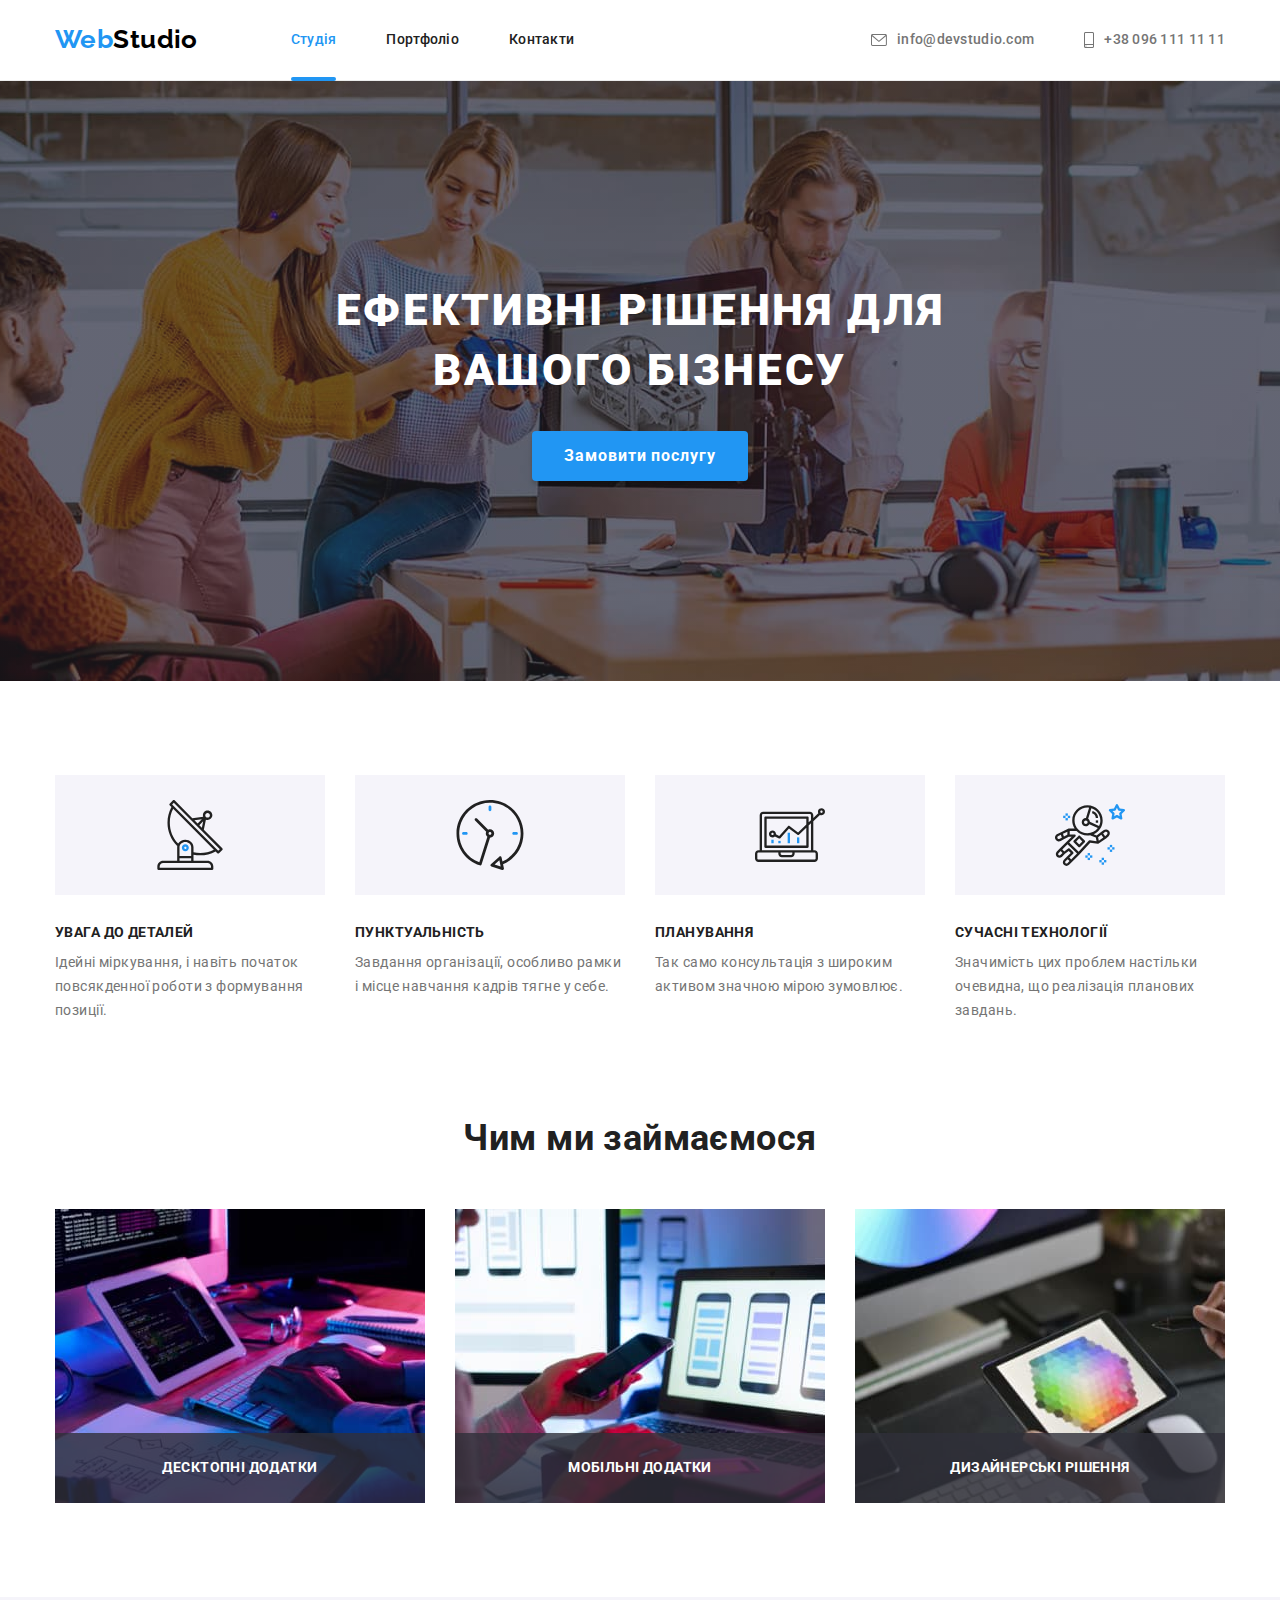
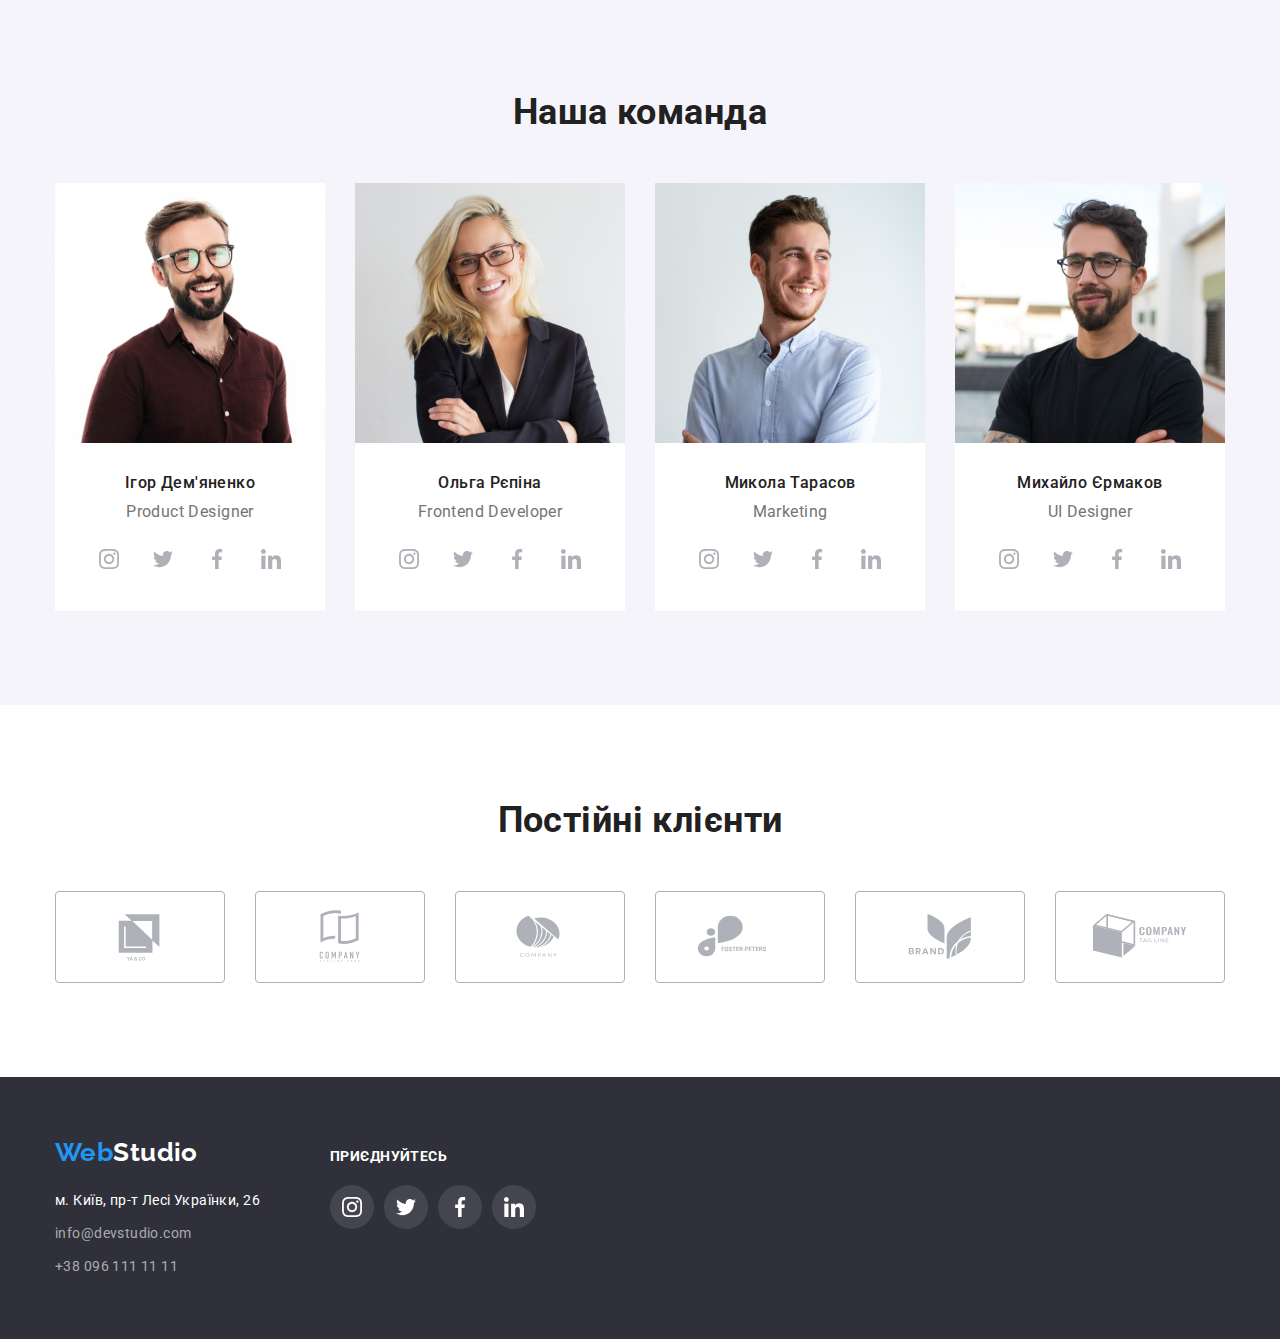
==== index.html @ cd65d910 "hw5" ====
<!DOCTYPE html>
<html lang="uk">
  <head>
    <meta charset="UTF-8" />
    <meta http-equiv="X-UA-Compatible" content="IE=edge" />
    <meta name="viewport" content="width=device-width, initial-scale=1.0" />

    <title>Студія</title>
    <link rel="preconnect" href="https://fonts.googleapis.com" />
    <link rel="preconnect" href="https://fonts.gstatic.com" crossorigin />
    <link
      href="https://fonts.googleapis.com/css2?family=Raleway:wght@700&family=Roboto:wght@400;500;700;900&display=swap"
      rel="stylesheet"
    />
    <link
      rel="stylesheet"
      href="https://cdnjs.cloudflare.com/ajax/libs/modern-normalize/1.0.0/modern-normalize.min.css"
    />
    <link rel="stylesheet" href="./css/styles.css" />
  </head>

  <body>
    <header class="page">
      <div class="coteiner page-coteiner">
        <a class="logo link" href="./index.html" lang="en"
          ><span class="accent">Web</span>Studio</a
        >
        <nav class="page-nav">
          <ul class="page-nav-list">
            <li><a class="link current" href="./index.html">Студія</a></li>
            <li><a class="link" href="./portfolio.html">Портфоліо</a></li>
            <li><a class="link" href="">Контакти</a></li>
          </ul>
        </nav>
        <ul class="contacts">
          <li>
            <a class="contact link" href="mailto:info@devstudio.com" lang="en">
              <svg class="icon" width="16" height="12">
                <use href="./images/icons.svg#icon-envelope"></use>
              </svg>
              info@devstudio.com</a
            >
          </li>

          <li>
            <a class="contact link" href="tel:+380961111111">
              <svg class="icon" width="10" height="16">
                <use href="./images/icons.svg#icon-smartphone"></use>
              </svg>
              +38 096 111 11 11</a
            >
          </li>
        </ul>
      </div>
    </header>
    <main class="main">
      <section class="hero">
        <div class="coteiner hero-conteiner">
          <h1 class="hero-title">Ефективні рішення для вашого бізнесу</h1>
          <button data-modal-open class="btn-hero" type="button">
            Замовити послугу
          </button>
        </div>
      </section>

      <section class="section benefits">
        <div class="coteiner">
          <!--сховати цей заголовок-->
          <h2 class="section-title visually-hidden">Переваги</h2>
          <ul class="benefits-list">
            <li class="item">
              <div class="item-icon">
                <svg class="icon" width="70" height="70">
                  <use href="./images/icons.svg#icon-antenna"></use>
                </svg>
              </div>

              <h3 class="title">УВАГА ДО ДЕТАЛЕЙ</h3>

              <p>
                Ідейні міркування, і навіть початок повсякденної роботи з
                формування позиції.
              </p>
            </li>
            <li class="item">
              <div class="item-icon">
                <svg class="icon" width="70" height="70">
                  <use href="./images/icons.svg#icon-clock"></use>
                </svg>
              </div>
              <h3 class="title">ПУНКТУАЛЬНІСТЬ</h3>
              <p>
                Завдання організації, особливо рамки і місце навчання кадрів
                тягне у себе.
              </p>
            </li>
            <li class="item">
              <div class="item-icon">
                <svg class="icon" width="70" height="70">
                  <use href="./images/icons.svg#icon-diagram"></use>
                </svg>
              </div>
              <h3 class="title">ПЛАНУВАННЯ</h3>
              <p>
                Так само консультація з широким активом значною мірою зумовлює.
              </p>
            </li>
            <li class="item">
              <div class="item-icon">
                <svg class="icon" width="70" height="70">
                  <use href="./images/icons.svg#icon-astronaut"></use>
                </svg>
              </div>
              <h3 class="title">СУЧАСНІ ТЕХНОЛОГІЇ</h3>
              <p>
                Значимість цих проблем настільки очевидна, що реалізація
                планових завдань.
              </p>
            </li>
          </ul>
        </div>
      </section>
      <section class="section work">
        <div class="coteiner">
          <h2 class="section-title">Чим ми займаємося</h2>
          <ul class="work-list">
            <li class="item">
              <img
                src="./images/what_are_we_doing_1.jpg"
                alt="Зображення-набір коду"
                width="370"
              />
              <div class="work-description">
                <h3 class="title work-description-title">Десктопні додатки</h3>
              </div>
            </li>
            <li class="item">
              <img
                src="./images/what_are_we_doing_2.jpg"
                alt="Зображення- створення макету телефону"
                width="370"
              />
              <div class="work-description">
                <h3 class="title work-description-title">Мобільні додатки</h3>
              </div>
            </li>
            <li class="item">
              <img
                src="./images/what_are_we_doing_3.jpg"
                alt="Вибір кольорів на планшеті"
                width="370"
              />
              <div class="work-description">
                <h3 class="title work-description-title">
                  Дизайнерські рішення
                </h3>
              </div>
            </li>
          </ul>
        </div>
      </section>
      <section class="section team">
        <div class="coteiner">
          <h2 class="section-title">Наша команда</h2>
          <ul class="team-list">
            <li class="item">
              <img
                src="./images/our_team_1.jpg"
                alt="Фото Ігора Дем'яненко"
                width="270"
              />
              <div class="title-item">
                <h3 class="title">Ігор Дем'яненко</h3>
                <p class="text" lang="en">Product Designer</p>
                <ul class="social-list">
                  <li class="social-item">
                    <a class="social-link link" href="">
                      <svg class="icon" width="20" height="20">
                        <use href="./images/icons.svg#icon-instagram"></use>
                      </svg>
                    </a>
                  </li>
                  <li class="social-item">
                    <a class="social-link link" href="">
                      <svg class="icon" width="20" height="20">
                        <use href="./images/icons.svg#icon-twitter"></use>
                      </svg>
                    </a>
                  </li>
                  <li class="social-item">
                    <a class="social-link link" href="">
                      <svg class="icon" width="20" height="20">
                        <use href="./images/icons.svg#icon-facebook"></use>
                      </svg>
                    </a>
                  </li>
                  <li class="social-item">
                    <a class="social-link link" href="">
                      <svg class="icon" width="20" height="20">
                        <use href="./images/icons.svg#icon-linkedin"></use>
                      </svg>
                    </a>
                  </li>
                </ul>
              </div>
            </li>
            <li class="item">
              <img
                src="./images/our_team_2.jpg"
                alt="Фото Ольги Рєпіної"
                width="270"
              />
              <div class="title-item">
                <h3 class="title">Ольга Рєпіна</h3>
                <p class="text" lang="en">Frontend Developer</p>
                <ul class="social-list">
                  <li class="social-item">
                    <a class="social-link link" href="">
                      <svg class="icon" width="20" height="20">
                        <use href="./images/icons.svg#icon-instagram"></use>
                      </svg>
                    </a>
                  </li>
                  <li class="social-item">
                    <a class="social-link link" href="">
                      <svg class="icon" width="20" height="20">
                        <use href="./images/icons.svg#icon-twitter"></use>
                      </svg>
                    </a>
                  </li>
                  <li class="social-item">
                    <a class="social-link link" href="">
                      <svg class="icon" width="20" height="20">
                        <use href="./images/icons.svg#icon-facebook"></use>
                      </svg>
                    </a>
                  </li>
                  <li class="social-item">
                    <a class="social-link link" href="">
                      <svg class="icon" width="20" height="20">
                        <use href="./images/icons.svg#icon-linkedin"></use>
                      </svg>
                    </a>
                  </li>
                </ul>
              </div>
            </li>
            <li class="item">
              <img
                src="./images/our_team_3.jpg"
                alt="Фото Миколи Тарасова"
                width="270"
              />
              <div class="title-item">
                <h3 class="title">Микола Тарасов</h3>
                <p class="text" lang="en">Marketing</p>
                <ul class="social-list">
                  <li class="social-item">
                    <a class="social-link link" href="">
                      <svg class="icon" width="20" height="20">
                        <use href="./images/icons.svg#icon-instagram"></use>
                      </svg>
                    </a>
                  </li>
                  <li class="social-item">
                    <a class="social-link link" href="">
                      <svg class="icon" width="20" height="20">
                        <use href="./images/icons.svg#icon-twitter"></use>
                      </svg>
                    </a>
                  </li>
                  <li class="social-item">
                    <a class="social-link link" href="">
                      <svg class="icon" width="20" height="20">
                        <use href="./images/icons.svg#icon-facebook"></use>
                      </svg>
                    </a>
                  </li>
                  <li class="social-item">
                    <a class="social-link link" href="">
                      <svg class="icon" width="20" height="20">
                        <use href="./images/icons.svg#icon-linkedin"></use>
                      </svg>
                    </a>
                  </li>
                </ul>
              </div>
            </li>
            <li class="item">
              <img
                src="./images/our_team_4.jpg"
                alt="Фото Михайла Єрмакова"
                width="270"
              />
              <div class="title-item">
                <h3 class="title">Михайло Єрмаков</h3>
                <p class="text" lang="en">UI Designer</p>
                <ul class="social-list">
                  <li class="social-item">
                    <a class="social-link link" href="">
                      <svg class="icon" width="20" height="20">
                        <use href="./images/icons.svg#icon-instagram"></use>
                      </svg>
                    </a>
                  </li>
                  <li class="social-item">
                    <a class="social-link link" href="">
                      <svg class="icon" width="20" height="20">
                        <use href="./images/icons.svg#icon-twitter"></use>
                      </svg>
                    </a>
                  </li>
                  <li class="social-item">
                    <a class="social-link link" href="">
                      <svg class="icon" width="20" height="20">
                        <use href="./images/icons.svg#icon-facebook"></use>
                      </svg>
                    </a>
                  </li>
                  <li class="social-item">
                    <a class="social-link link" href="">
                      <svg class="icon" width="20" height="20">
                        <use href="./images/icons.svg#icon-linkedin"></use>
                      </svg>
                    </a>
                  </li>
                </ul>
              </div>
            </li>
          </ul>
        </div>
      </section>
      <section class="section client">
        <div class="coteiner">
          <h2 class="section-title">Постійні клієнти</h2>
          <ul class="client-list">
            <li class="client-item">
              <a href="" class="client-link link">
                <svg class="icon" width="106" height="60">
                  <use href="./images/icons.svg#icon-client-1"></use></svg
              ></a>
            </li>

            <li class="client-item">
              <a href="" class="client-link link"
                ><svg class="icon" width="106" height="60">
                  <use href="./images/icons.svg#icon-client-2"></use></svg
              ></a>
            </li>
            <li class="client-item">
              <a href="" class="client-link link"
                ><svg class="icon" width="106" height="60">
                  <use href="./images/icons.svg#icon-client-3"></use></svg
              ></a>
            </li>
            <li class="client-item">
              <a href="" class="client-link link"
                ><svg class="icon" width="106" height="60">
                  <use href="./images/icons.svg#icon-client-4"></use></svg
              ></a>
            </li>
            <li class="client-item">
              <a href="" class="client-link link"
                ><svg class="icon" width="106" height="60">
                  <use href="./images/icons.svg#icon-client-5"></use></svg
              ></a>
            </li>
            <li class="client-item">
              <a href="" class="client-link link"
                ><svg class="icon" width="106" height="60">
                  <use href="./images/icons.svg#icon-client-6"></use></svg
              ></a>
            </li>
          </ul>
        </div>
      </section>
    </main>
    <footer class="page-footer">
      <div class="coteiner">
        <div class="footer-first-column">
          <a class="logo link" href="./index.html" lang="en"
            ><span class="accent">Web</span>Studio</a
          >
          <address class="footer-address">
            <ul>
              <li>
                <a
                  class="link"
                  href="https://goo.gl/maps/CPtrU1FHBa2aNyZL9"
                  target="_blank"
                  rel="noopener noreferrer nofollow"
                  >м. Київ, пр-т Лесі Українки, 26</a
                >
              </li>
              <li>
                <a
                  class="contact link"
                  href="mailto:info@devstudio.com"
                  lang="en"
                  >info@devstudio.com</a
                >
              </li>
              <li>
                <a class="contact link" href="tel:+380961111111"
                  >+38 096 111 11 11</a
                >
              </li>
            </ul>
          </address>
        </div>
        <div>
          <p class="title">приєднуйтесь</p>
          <ul class="social-list">
            <li class="social-item">
              <a class="social-link link" href="">
                <svg class="icon" width="20" height="20">
                  <use href="./images/icons.svg#icon-instagram"></use>
                </svg>
              </a>
            </li>
            <li class="social-item">
              <a class="social-link link" href="">
                <svg class="icon" width="20" height="20">
                  <use href="./images/icons.svg#icon-twitter"></use>
                </svg>
              </a>
            </li>
            <li class="social-item">
              <a class="social-link link" href="">
                <svg class="icon" width="20" height="20">
                  <use href="./images/icons.svg#icon-facebook"></use>
                </svg>
              </a>
            </li>
            <li class="social-item">
              <a class="social-link link" href="">
                <svg class="icon" width="20" height="20">
                  <use href="./images/icons.svg#icon-linkedin"></use>
                </svg>
              </a>
            </li>
          </ul>
        </div>
      </div>
    </footer>
    <div class="backdrop is-hidden" data-modal>
      <div class="modal">
        <p></p>
        <button type="button" class="closed" data-modal-close>
          <svg class="icon" width="18" height="18">
            <use href="./images/icons.svg#icon-close"></use>
          </svg>
        </button>
      </div>
    </div>
    <script src="./js/modal.js"></script>
  </body>
</html>
---- css/styles.css ----
:root {
  --width-conteiner: 1200px;
  --distance-between-cards: 30px;

  --number-columns-benefits: 4;
  --number-columns-work: 3;
  --number-columns-team: 4;
  --number-columns-portfolio-galery: 3;
  /* color */
  --color-bg-primary: #ffffff;
  --color-bg-secondary: #f5f4fa;
  --color-bg-theme-dark: #2f303a;
  --color-bg-social-link-footer: rgba(255, 255, 255, 0.1);

  --color-accent: #2196f3;

  --color-text-theme-dark: #ffffff;
  --color-logo-header: #000000;
  --color-text: #757575;
  --color-nav-and-title: #212121;
  --color-social-link: #afb1b8;
  --color-contacts-footer: rgba(255, 255, 255, 0.6);

  --color-border-heder: #ececec;
  --color-border-potfolio: #eeeeee;

  --font-family-primary: "Roboto", sans-serif;
  --font-family-secondary: "Raleway", sans-serif;
  --animetion-time-func: 250ms cubic-bezier(0.4, 0, 0.2, 1);
  --modal-animetion-time-func: 2000ms cubic-bezier(0.4, 0, 0.2, 1);
}
/* -- dropping-- */
p,
h1,
h2,
h3 {
  margin-top: 0;
  margin-bottom: 0;
}
ul {
  margin-top: 0;
  margin-bottom: 0;
  padding-left: 0;
  list-style: none;
}
button {
  cursor: pointer;
}
img {
  display: block;
  max-width: 100%;
  height: auto;
}
.link {
  text-decoration: none;
  color: inherit;
}
/* -- /dropping-- */
/* --general-- */
body {
  background-color: var(--color-bg-primary);
  color: var(--color-text);

  font-family: var(--font-family-primary);
  font-size: 14px;
  line-height: 1.71;
  letter-spacing: 0.03em;
}
.coteiner {
  width: var(--width-conteiner);
  padding: 0 15px;
  margin: auto;
}
.section {
  padding-bottom: 94px;
}
.section:not(.work) {
  padding-top: 94px;
}
.section-title {
  margin-bottom: 50px;

  font-size: 36px;
  line-height: 1.17;
  text-align: center;
}
.title-item {
  background-color: var(--color-bg-primary);
}
.section-title,
.title {
  color: var(--color-nav-and-title);
}
.title {
  /* як заголовок наслідує шрифт з браузера десь 16 */
  font-size: 14px;
  line-height: 1.14;
}
.accent,
.page-nav-list .link:hover,
.page-nav-list .link:focus {
  color: var(--color-accent);
}
.btn:hover,
.btn:focus {
  box-shadow: 0px 3px 1px rgba(0, 0, 0, 0.1), 0px 1px 2px rgba(0, 0, 0, 0.08),
    0px 2px 2px rgba(0, 0, 0, 0.12);
  background-color: var(--color-accent);
  color: var(--color-text-theme-dark);
}
/* сховати логічні заголовки, вдсутні на макеті */
.visually-hidden {
  position: absolute;
  white-space: nowrap;
  width: 1px;
  height: 1px;
  overflow: hidden;
  border: 0;
  padding: 0;
  clip: rect(0 0 0 0);
  clip-path: inset(50%);
  margin: -1px;
}
/* --/general-- */
/* --header-- */
.page {
  border-bottom: 1px solid var(--color-border-heder);
}
.logo {
  color: var(--color-logo-header);

  font-family: var(--font-family-secondary);
  font-weight: 700;
  font-size: 26px;
  line-height: 1.2;
}

.page-coteiner {
  display: flex;
  flex-wrap: wrap;
  align-items: center;
  position: inherit;
}

.page-nav-list .link {
  color: var(--color-nav-and-title);
  transition: color var(--animetion-time-func);
}
.page-nav-list .link,
.page .contact {
  display: block;
  padding: 32px 0;
}
.page-nav-list,
.contacts {
  display: flex;
  gap: 50px;

  font-weight: 500;
  line-height: 1.14;
  letter-spacing: 0.02em;
}
.contacts {
  margin-left: auto;
}
.page-nav-list .current {
  color: var(--color-accent);
  position: relative;
}

.current::after {
  content: "";
  position: absolute;
  bottom: -1px;
  left: 0;
  width: 100%;
  height: 4px;
  background-color: var(--color-accent);
  border-radius: 2px;
}
.page-nav-list {
  margin-left: 93px;
}
.page .contact {
  display: flex;
  gap: 10px;
  align-items: center;
}
.icon {
  fill: currentColor;
  transition: fill var(--animetion-time-func);
}

/* --/header-- */
/* --hero-- */
.hero {
  max-width: 1600px;
  margin-left: auto;
  margin-right: auto;
  background-color: #c4c4c4;
  background-image: linear-gradient(
      rgba(47, 48, 58, 0.4),
      rgba(47, 48, 58, 0.4)
    ),
    url(../images/hero.jpg);

  background-repeat: no-repeat;
  background-position: center;
  background-size: cover;

  color: var(--color-text-theme-dark);
  text-align: center;
  padding-top: 200px;
  padding-bottom: 200px;
}
.hero-title {
  width: 696px;
  margin-left: auto;
  margin-right: auto;
  margin-bottom: 30px;

  font-weight: 900;
  font-size: 44px;
  line-height: 1.36;
  letter-spacing: 0.06em;
  text-transform: uppercase;
}
.btn-hero {
  padding: 10px 32px;
  box-shadow: 0px 4px 4px rgba(0, 0, 0, 0.15);
  border-radius: 4px;
  border: none;

  background-color: var(--color-accent);
  color: var(--color-text-theme-dark);

  font-weight: 700;
  font-size: 16px;
  line-height: 1.88;
  letter-spacing: 0.06em;
}
/* --/hero-- */
/* --benefits-- */
.benefits .title {
  margin-bottom: 10px;
  text-transform: uppercase;
}

.benefits-list {
  display: flex;
  gap: var(--distance-between-cards);
}
.benefits-list .item {
  flex-basis: calc(
    (
        100% - (var(--number-columns-benefits) - 1) *
          var(--distance-between-cards)
      ) / var(--number-columns-benefits)
  );
}
.benefits-list .item-icon {
  display: flex;
  height: 120px;
  background-color: var(--color-bg-secondary);
  justify-content: center;
  align-items: center;
  margin-bottom: 30px;
}

/* --/benefits-- */
/* --work-- */
.work-list {
  display: flex;
  gap: var(--distance-between-cards);
}
.work-list .item {
  flex-basis: calc(
    (100% - (var(--number-columns-work) - 1) * var(--distance-between-cards)) /
      var(--number-columns-work)
  );
  position: relative;
}

.work-description {
  display: flex;
  align-items: center;
  justify-content: center;
  position: absolute;
  bottom: 0;
  left: 0;
  height: 70px;
  width: 100%;

  background-color: rgba(47, 48, 58, 0.8);
}
.work-description-title {
  color: var(--color-text-theme-dark);
  text-transform: uppercase;
}
/* --/work-- */
/* --team-- */
.team-list {
  display: flex;
  gap: var(--distance-between-cards);
}
.team {
  background-color: var(--color-bg-secondary);
}
.team .title-item {
  padding-top: 30px;
  padding-bottom: 30px;
}
.team .item {
  flex-basis: calc(
    (100% - (var(--number-columns-team) - 1) * var(--distance-between-cards)) /
      var(--number-columns-team)
  );
  border-radius: 0px 0px 4px 4px;
}
.team .icon {
  fill: var(--color-social-link);
}
.team .title {
  margin-bottom: 10px;

  font-weight: 500;
  font-size: 16px;
  line-height: 1.19;
  text-align: center;
}
.team .text {
  font-size: 16px;
  line-height: 1.19;
  text-align: center;
  margin-bottom: 16px;
}
.social-list {
  display: flex;
  gap: 10px;
  align-items: center;
  justify-content: center;
}
.social-item {
  width: 44px;
  height: 44px;
}
.social-link {
  display: flex;
  align-items: center;
  justify-content: center;
  width: 100%;
  height: 100%;
  border-radius: 50%;
  transition: background-color var(--animetion-time-func);
}

.team .social-link:hover .icon,
.team .social-link:focus .icon {
  fill: var(--color-text-theme-dark);
}
/* --/team-- */
/* --client-- */
.client-list {
  display: flex;
  gap: var(--distance-between-cards);
}
.client-item {
  width: 170px;
  height: 92px;
}
.client-link {
  display: flex;
  align-items: center;
  justify-content: center;
  width: 100%;
  height: 100%;
  border: 1px solid var(--color-social-link);
  border-radius: 4px;
  transition: border-color var(--animetion-time-func);
}
.client-link .icon {
  fill: var(--color-social-link);
}
.client-link:hover,
.client-link:focus {
  border-color: var(--color-accent);
}
.client-link:hover .icon,
.client-link:focus .icon {
  fill: var(--color-accent);
}
/* --/client */
/* --portfolio-- */

.btn {
  padding: 6px 22px;
  border: 0;
  border-radius: 4px;
  font-weight: 500;
  font-size: 16px;
  line-height: 1.6;

  background-color: var(--color-bg-secondary);
  color: var(--color-nav-and-title);
  transition: box-shadow var(--animetion-time-func),
    background-color var(--animetion-time-func),
    color var(--animetion-time-func);
}
.portfolio-filter {
  display: flex;
  justify-content: center;
  column-gap: 8px;
  margin-bottom: 50px;
}
.portfolio-galery {
  display: flex;
  flex-wrap: wrap;
  gap: var(--distance-between-cards);
}
.portfolio-galery .item {
  flex-basis: calc(
    (
        100% - (var(--number-columns-portfolio-galery) - 1) *
          var(--distance-between-cards)
      ) / var(--number-columns-portfolio-galery)
  );
}
.portfolio-galery .title-item {
  border-left: 1px solid var(--color-border-potfolio);
  border-right: 1px solid var(--color-border-potfolio);
  border-bottom: 1px solid var(--color-border-potfolio);

  padding: 20px 24px;
}
.portfolio-galery .title {
  font-size: 18px;
  line-height: 2;
  letter-spacing: 0.06em;
  margin-bottom: 4px;
}
.portfolio-galery .text {
  font-size: 16px;
  line-height: 1.88;
}
.portfolio-galery .thumb {
  position: relative;
  overflow: hidden;
}
.portfolio-description {
  position: absolute;
  top: 0;
  left: 0;
  /* width: 370px;
  height: 294px; */
  width: 100%;
  height: 100%;
  overflow: auto;
  transform: translateY(100%);
  transition: transform var(--animetion-time-func),
    opacity var(--animetion-time-func);
  display: flex;
  align-items: center;
  justify-content: center;
  padding: 24px 24px;

  color: var(--color-text-theme-dark);
  background-color: rgba(33, 150, 243, 0.9);
  font-size: 18px;
  line-height: 1.56;
  opacity: 0;
}

.portfolio-galery .link {
  display: block;
  transition: box-shadow var(--animetion-time-func);
}
.portfolio-galery .link:hover .portfolio-description,
.portfolio-galery .link:focus .portfolio-description {
  transform: translateY(0%);
  opacity: 1;
}
.portfolio-galery .link:hover,
.portfolio-galery .link:focus {
  box-shadow: 0px 1px 1px rgba(0, 0, 0, 0.12), 0px 4px 4px rgba(0, 0, 0, 0.06),
    1px 4px 6px rgba(0, 0, 0, 0.16);
  /* opacity: 1; */
}

/* --/portfolio-- */
/* --footer-- */
.page-footer {
  background-color: var(--color-bg-theme-dark);
  color: var(--color-text-theme-dark);
  padding-top: 60px;
  padding-bottom: 60px;
}
.page-footer .coteiner {
  display: flex;
  gap: 70px;
  align-items: baseline;
}
.page-footer .link {
  color: inherit;
  font-style: normal;
}
.footer-address {
  margin-top: 20px;
}
.footer-address li + li {
  margin-top: 9px;
}
.page-footer .contact {
  color: var(--color-contacts-footer);
}
.page-footer .social-link {
  background-color: var(--color-bg-social-link-footer);
}
.page-footer .title {
  margin-bottom: 20px;
  font-weight: 700;
  text-transform: uppercase;
  color: inherit;
}
.contact {
  transition: color var(--animetion-time-func);
}
.contact:hover,
.contact:focus {
  color: var(--color-accent);
}
.social-link:hover,
.social-link:focus {
  background-color: var(--color-accent);
}
/* --/footer--  */
/* modal */
.backdrop {
  position: fixed;
  top: 0;
  left: 0;
  width: 100%;
  height: 100%;
  z-index: 100;
  background-color: rgba(0, 0, 0, 0.2);
  opacity: 1;
  transition: visibility var(--modal-animetion-time-func),
    opacity var(--modal-animetion-time-func);
}
.backdrop.is-hidden {
  opacity: 0;
  visibility: hidden;
  pointer-events: none;
}
.backdrop.is-hidden .modal {
  border-radius: 50%;
  background-color: var(--color-accent);
  transform: translate(100%, 100%) scale(2) rotate(720deg);
}
.modal {
  position: absolute;
  top: 50%;
  left: 50%;
  min-width: 528px;
  min-height: 581px;
  background-color: var(--color-bg-primary);
  box-shadow: 0px 1px 3px rgba(0, 0, 0, 0.12), 0px 1px 1px rgba(0, 0, 0, 0.14),
    0px 2px 1px rgba(0, 0, 0, 0.2);
  border-radius: 4px;
  transform: translate(-50%, -50%) scale(1) rotate(0deg);
  transition: transform var(--modal-animetion-time-func),
    background-color var(--modal-animetion-time-func) 1000ms,
    border-radius var(--modal-animetion-time-func);
}
.closed {
  position: absolute;
  top: 8px;
  right: 8px;
  width: 30px;
  height: 30px;
  display: flex;
  align-items: center;
  justify-content: center;
  background-color: inherit;
  border-radius: 50%;
  border: 1px solid rgba(0, 0, 0, 0.1);
}
.closed:hover {
  border-color: var(--color-accent);
  color: var(--color-accent);
}

/* /modal */
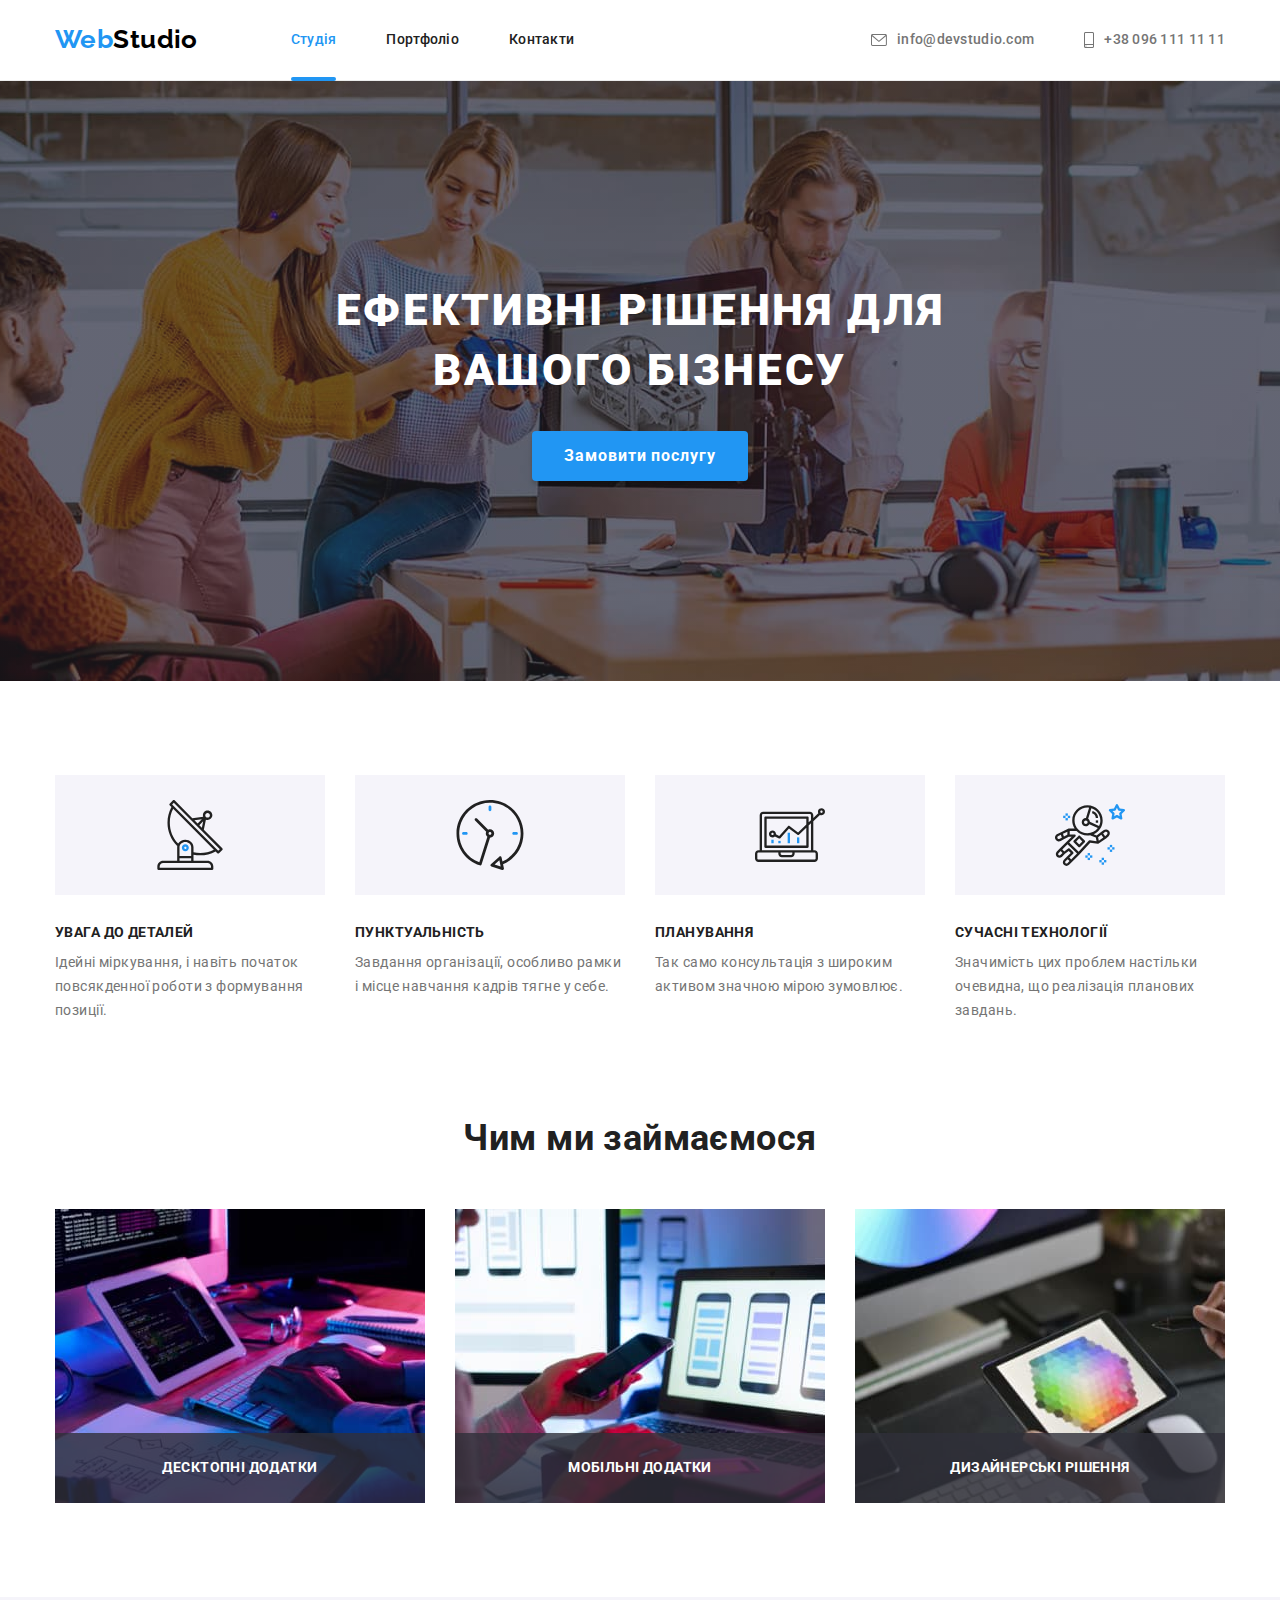
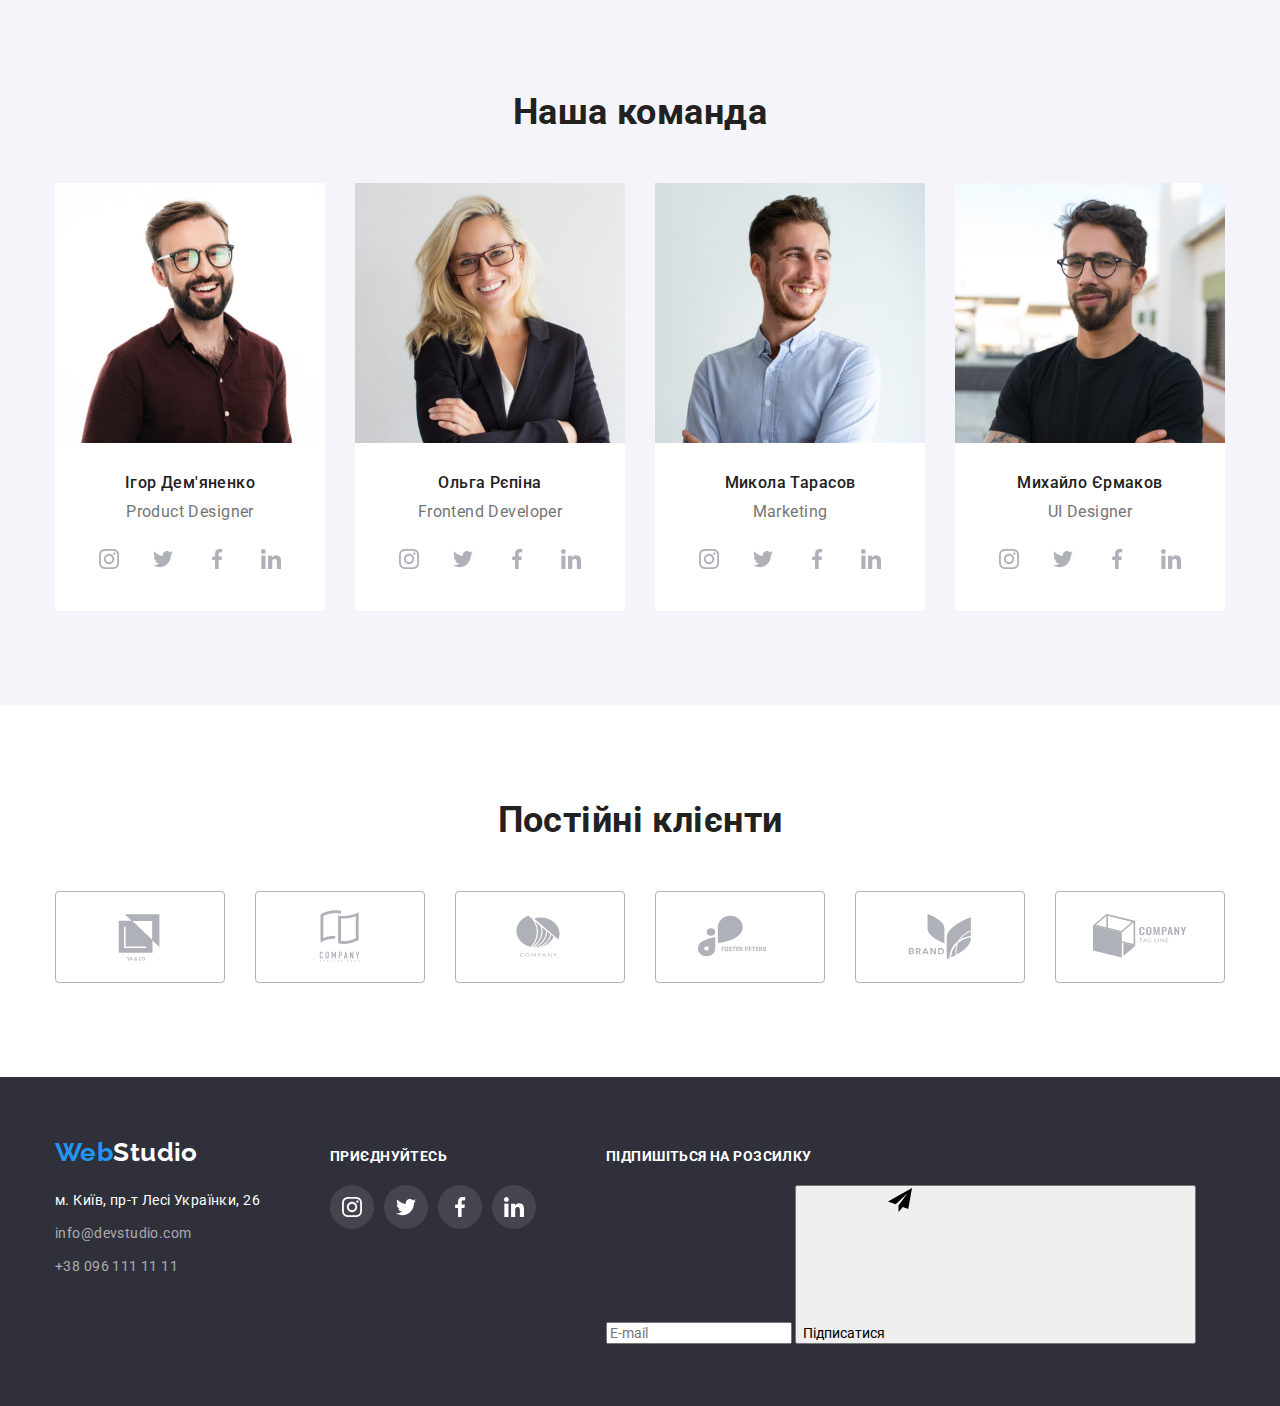
==== commit 64815da7: "верстка форм" ====
--- a/index.html
+++ b/index.html
@@ -57,7 +57,7 @@
       <section class="hero">
         <div class="coteiner hero-conteiner">
           <h1 class="hero-title">Ефективні рішення для вашого бізнесу</h1>
-          <button data-modal-open class="btn-hero" type="button">
+          <button data-modal-open class="btn-accent btn-hero" type="button">
             Замовити послугу
           </button>
         </div>
@@ -441,11 +441,84 @@
             </li>
           </ul>
         </div>
+        <form class="form-footer">
+          <label>
+            <p class="title">Підпишіться на розсилку</p>
+            <input
+              class="input-email-footer"
+              type="email"
+              name="user-name"
+              placeholder="E-mail"
+            />
+          </label>
+          <button class="btn-accent btn-footer" type="submit">
+            Підписатися
+            <svg class="icon icon-send">
+              <use
+                href="./images/icons.svg#icon-send"
+                width="24"
+                height="24"
+              ></use>
+            </svg>
+          </button>
+        </form>
       </div>
     </footer>
     <div class="backdrop is-hidden" data-modal>
       <div class="modal">
-        <p></p>
+        <form class="contact-form">
+          <p class="title-form">Залиште свої дані, ми вам передзвонимо</p>
+          <label>
+            Ім'я
+            <input
+              type="text"
+              class="contact-form-input"
+              name="user-name"
+              autofocus
+              required
+            />
+          </label>
+          <label>
+            Телефон
+            <input
+              type="tel"
+              class="contact-form-input"
+              name="user-phone"
+              required
+            /> </label
+          ><label>
+            Пошта
+            <input
+              type="email"
+              class="contact-form-input"
+              name="user-mail"
+              required
+            />
+          </label>
+          <label
+            >Коментар
+            <textarea
+              class="contact-form-coment"
+              name="form-coment"
+              placeholder="Введіть текст"
+            ></textarea>
+          </label>
+          <div class="form-container">
+            <label
+              ><input
+                class="form-mailing"
+                type="checkbox"
+                name="mailing"
+                value="mailing"
+              />
+              Погоджуюся з розсилкою та приймаю
+              <a href="" class="accent">Умови договору</a>
+            </label>
+
+            <button type="submit" class="btn-accent">Відправити</button>
+          </div>
+        </form>
+
         <button type="button" class="closed" data-modal-close>
           <svg class="icon" width="18" height="18">
             <use href="./images/icons.svg#icon-close"></use>
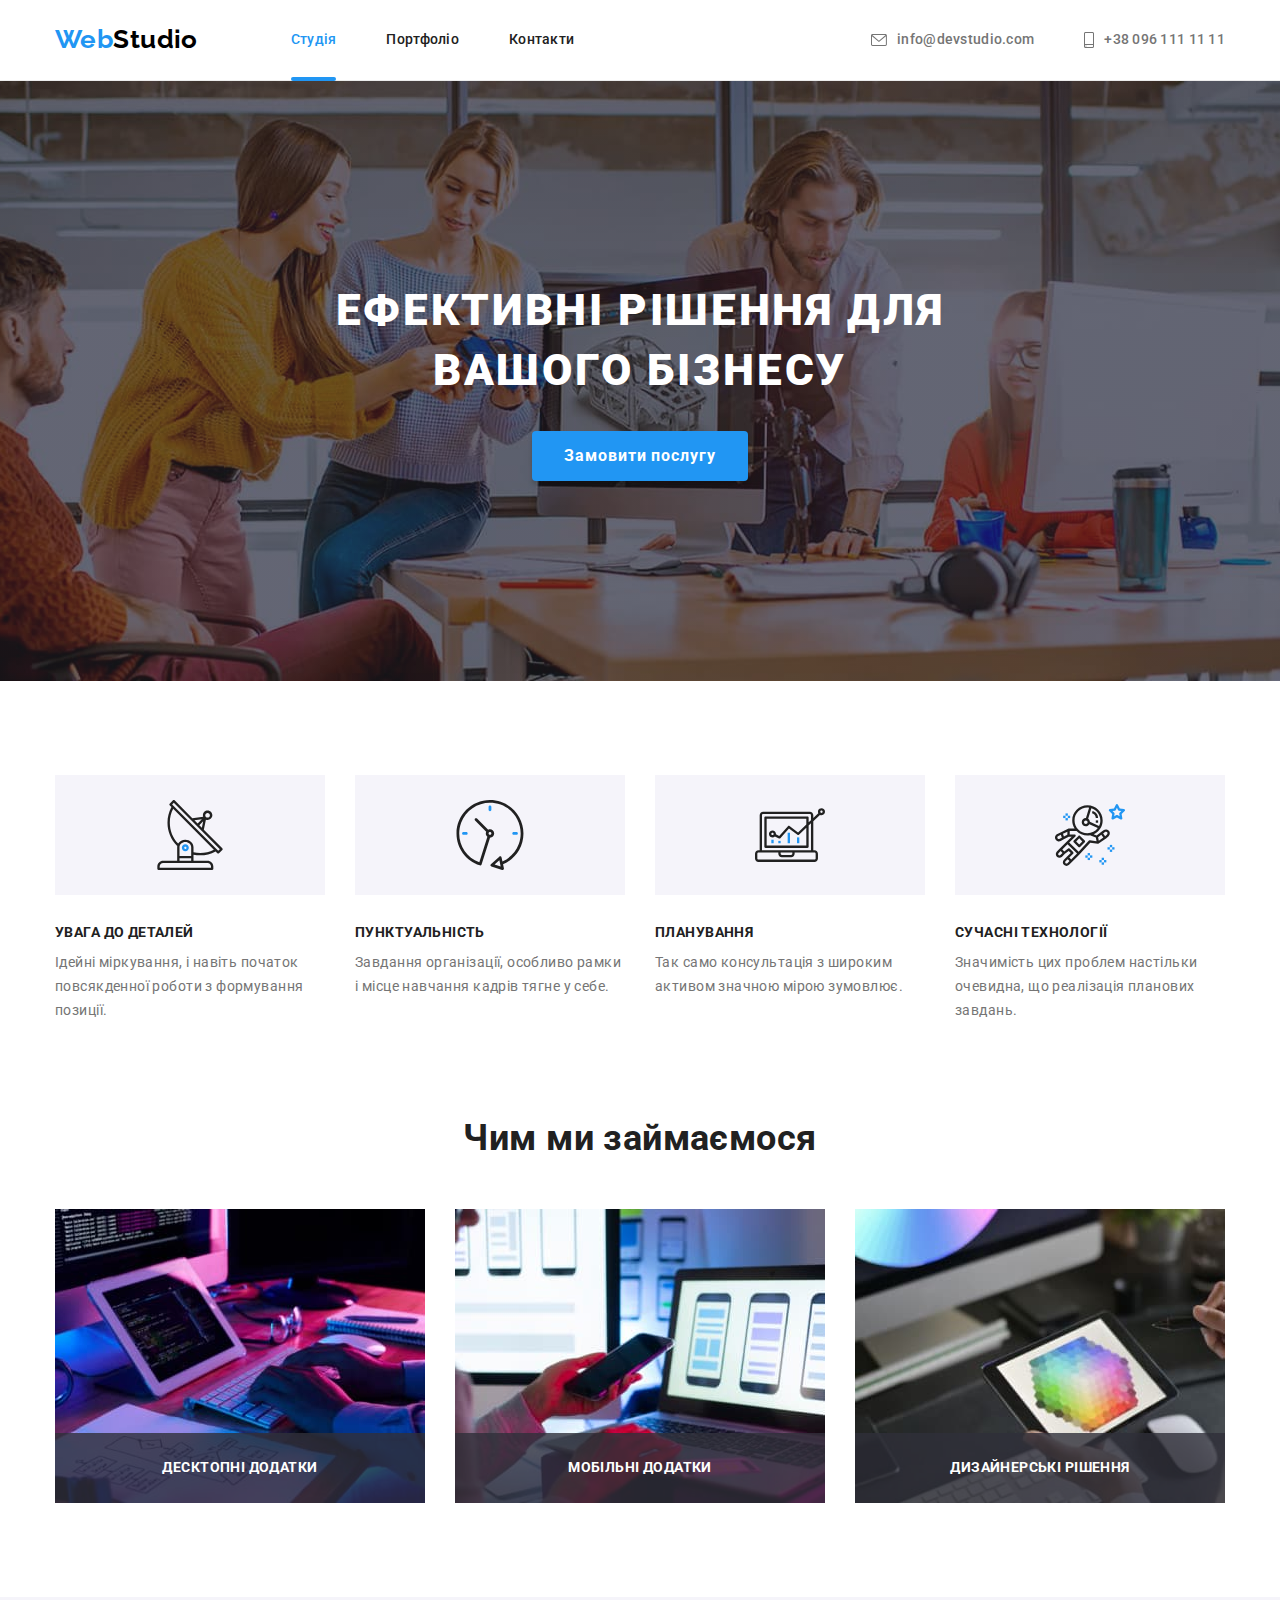
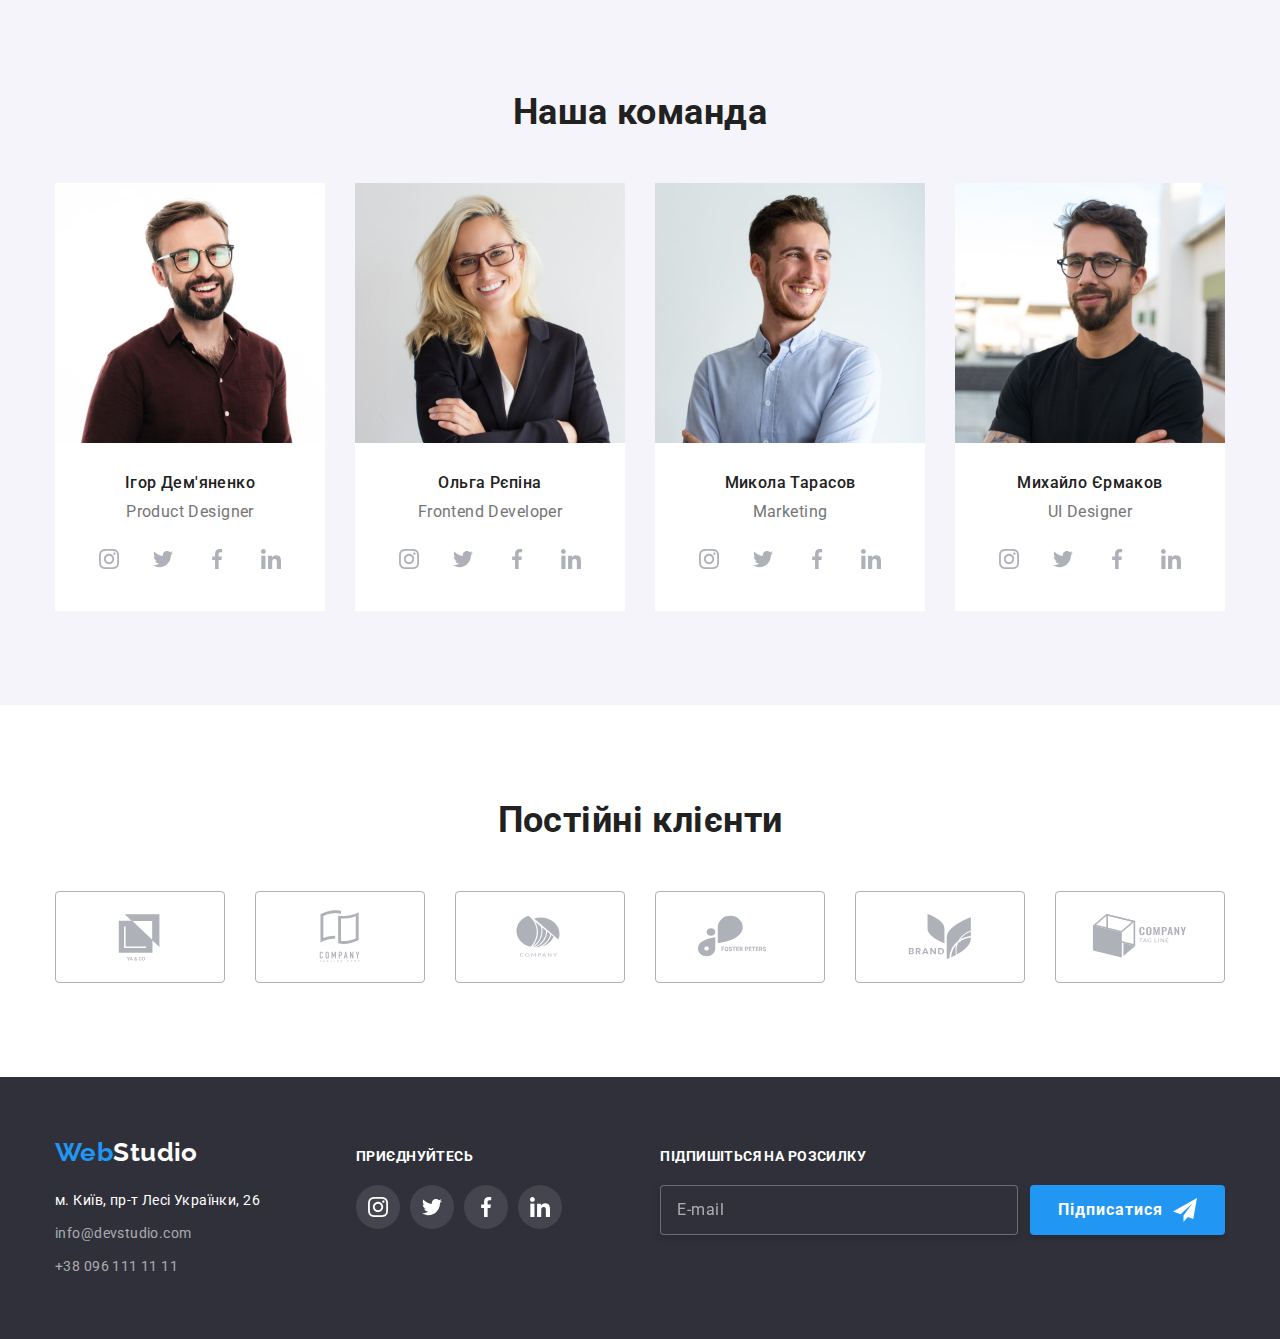
==== commit 0596fb18: "finish" ====
--- a/index.html
+++ b/index.html
@@ -442,81 +442,105 @@
           </ul>
         </div>
         <form class="form-footer">
-          <label>
-            <p class="title">Підпишіться на розсилку</p>
-            <input
-              class="input-email-footer"
-              type="email"
-              name="user-name"
-              placeholder="E-mail"
-            />
-          </label>
-          <button class="btn-accent btn-footer" type="submit">
-            Підписатися
-            <svg class="icon icon-send">
-              <use
-                href="./images/icons.svg#icon-send"
-                width="24"
-                height="24"
-              ></use>
-            </svg>
-          </button>
+          <p class="title">Підпишіться на розсилку</p>
+          <div class="form-footer-conteiner">
+            <label>
+              <input
+                class="input-email-footer"
+                type="email"
+                name="user-mail"
+                placeholder="E-mail"
+              />
+            </label>
+            <button class="btn-accent btn-footer" type="submit">
+              Підписатися
+              <svg class="icon icon-send" width="24" height="24">
+                <use href="./images/icons.svg#icon-send"></use>
+              </svg>
+            </button>
+          </div>
         </form>
       </div>
     </footer>
+
     <div class="backdrop is-hidden" data-modal>
       <div class="modal">
         <form class="contact-form">
           <p class="title-form">Залиште свої дані, ми вам передзвонимо</p>
-          <label>
+          <label class="form-label">
             Ім'я
-            <input
-              type="text"
-              class="contact-form-input"
-              name="user-name"
-              autofocus
-              required
-            />
+            <span class="form-svg-imput">
+              <input
+                type="text"
+                class="contact-form-input"
+                name="user-name"
+                autofocus
+                required
+              />
+              <svg class="form-icon icon" width="18" height="18">
+                <use href="./images/icons.svg#icon-person-form"></use>
+              </svg>
+            </span>
           </label>
-          <label>
+          <label class="form-label">
             Телефон
-            <input
-              type="tel"
-              class="contact-form-input"
-              name="user-phone"
-              required
-            /> </label
-          ><label>
+            <span class="form-svg-imput">
+              <input
+                type="tel"
+                class="contact-form-input"
+                name="user-phone"
+                required
+              />
+              <svg class="form-icon icon" width="18" height="18">
+                <use href="./images/icons.svg#icon-phone-form"></use>
+              </svg>
+            </span>
+          </label>
+
+          <label class="form-label">
             Пошта
-            <input
-              type="email"
-              class="contact-form-input"
-              name="user-mail"
-              required
-            />
+            <span class="form-svg-imput">
+              <input
+                type="email"
+                class="contact-form-input"
+                name="user-mail"
+                required
+              />
+              <svg class="form-icon icon" width="18" height="18">
+                <use href="./images/icons.svg#icon-email-form"></use>
+              </svg>
+            </span>
           </label>
-          <label
-            >Коментар
+
+          <label class="form-label">
+            Коментар
+            <!-- form-coment -->
             <textarea
               class="contact-form-coment"
-              name="form-coment"
+              name="user-coment"
               placeholder="Введіть текст"
             ></textarea>
           </label>
-          <div class="form-container">
-            <label
-              ><input
-                class="form-mailing"
-                type="checkbox"
-                name="mailing"
-                value="mailing"
-              />
-              Погоджуюся з розсилкою та приймаю
-              <a href="" class="accent">Умови договору</a>
-            </label>
-
-            <button type="submit" class="btn-accent">Відправити</button>
-          </div>
+          <!-- <div class="form-container"> -->
+          <label class="form-contract-checkbox"
+            ><input
+              class="form-contract visually-hidden"
+              type="checkbox"
+              name="contract"
+              value="active"
+              required
+            />
+            <svg class="form-icon-checkbox icon" width="16" height="15">
+              <use href="./images/icons.svg#icon-checkbox"></use>
+            </svg>
+            <svg class="form-icon-checkbox-active icon" width="16" height="15">
+              <use href="./images/icons.svg#icon-checkbox-active"></use></svg
+            >Погоджуюся з розсилкою та приймаю &nbsp;
+            <a href="" class="accent">Умови договору</a>
+          </label>
+
+          <button type="submit" class="btn-accent">Відправити</button>
+          <!-- </div> -->
         </form>
 
         <button type="button" class="closed" data-modal-close>
--- a/css/styles.css
+++ b/css/styles.css
@@ -18,6 +18,7 @@
   --color-logo-header: #000000;
   --color-text: #757575;
   --color-nav-and-title: #212121;
+
   --color-social-link: #afb1b8;
   --color-contacts-footer: rgba(255, 255, 255, 0.6);
 
@@ -225,12 +226,8 @@
   letter-spacing: 0.06em;
   text-transform: uppercase;
 }
-.btn-hero {
-  padding: 10px 32px;
+.btn-accent {
   box-shadow: 0px 4px 4px rgba(0, 0, 0, 0.15);
-  border-radius: 4px;
-  border: none;
-
   background-color: var(--color-accent);
   color: var(--color-text-theme-dark);
 
@@ -238,7 +235,13 @@
   font-size: 16px;
   line-height: 1.88;
   letter-spacing: 0.06em;
-}
+  border-radius: 4px;
+  border: none;
+}
+.btn-hero {
+  padding: 10px 32px;
+}
+
 /* --/hero-- */
 /* --benefits-- */
 .benefits .title {
@@ -483,7 +486,6 @@
 .portfolio-galery .link:focus {
   box-shadow: 0px 1px 1px rgba(0, 0, 0, 0.12), 0px 4px 4px rgba(0, 0, 0, 0.06),
     1px 4px 6px rgba(0, 0, 0, 0.16);
-  /* opacity: 1; */
 }
 
 /* --/portfolio-- */
@@ -505,6 +507,7 @@
 }
 .footer-address {
   margin-top: 20px;
+  width: 231px;
 }
 .footer-address li + li {
   margin-top: 9px;
@@ -532,6 +535,42 @@
 .social-link:focus {
   background-color: var(--color-accent);
 }
+.form-footer {
+  margin-left: auto;
+}
+.form-footer-conteiner {
+  display: flex;
+  gap: 12px;
+}
+.btn-footer {
+  display: flex;
+  align-items: center;
+  justify-content: center;
+  gap: 10px;
+  padding: 10px 28px;
+}
+
+.input-email-footer {
+  width: 358px;
+  height: 50px;
+  padding: 15px 16px;
+  border: 1px solid rgba(255, 255, 255, 0.3);
+  filter: drop-shadow(0px 4px 4px rgba(0, 0, 0, 0.15));
+  border-radius: 4px;
+  background-color: var(--color-bg-theme-dark);
+  color: var(--color-text-theme-dark);
+  font-size: 16px;
+  line-height: 1.25;
+  letter-spacing: 0.03em;
+}
+.input-email-footer::placeholder {
+  color: rgba(255, 255, 255, 0.6);
+}
+.input-email-footer:focus {
+  border-color: var(--color-accent);
+  outline: none;
+}
+
 /* --/footer--  */
 /* modal */
 .backdrop {
@@ -560,8 +599,9 @@
   position: absolute;
   top: 50%;
   left: 50%;
-  min-width: 528px;
-  min-height: 581px;
+  width: 528px;
+  height: 581px;
+
   background-color: var(--color-bg-primary);
   box-shadow: 0px 1px 3px rgba(0, 0, 0, 0.12), 0px 1px 1px rgba(0, 0, 0, 0.14),
     0px 2px 1px rgba(0, 0, 0, 0.2);
@@ -571,6 +611,107 @@
     background-color var(--modal-animetion-time-func) 1000ms,
     border-radius var(--modal-animetion-time-func);
 }
+.contact-form {
+  width: 100%;
+  height: 100%;
+  padding: 40px;
+  outline: none;
+  text-align: center;
+}
+
+.title-form {
+  margin-bottom: 12px;
+  font-weight: 700;
+  font-size: 20px;
+  line-height: 1.15;
+  /* text-align: center; */
+  color: var(--color-nav-and-title);
+}
+.form-label {
+  display: block;
+  font-size: 12px;
+  line-height: 1.17;
+  letter-spacing: 0.01em;
+  text-align: left;
+}
+.form-label + .form-label {
+  margin-top: 10px;
+}
+.form-svg-imput {
+  position: relative;
+
+  margin-top: 4px;
+}
+.contact-form-input {
+  width: 100%;
+  height: 40px;
+  border: 1px solid rgba(33, 33, 33, 0.2);
+  border-radius: 4px;
+  padding: 12px 12px 12px 42px;
+  transition: border-color var(--animetion-time-func);
+}
+.form-icon {
+  position: absolute;
+  top: 50%;
+  transform: translateY(-50%);
+  left: 12px;
+  fill: var(--color-nav-and-title);
+}
+.contact-form-coment {
+  width: 100%;
+  height: 117px;
+  resize: none;
+  padding: 12px 16px;
+
+  margin-bottom: 20px;
+  margin-top: 4px;
+
+  border: 1px solid rgba(33, 33, 33, 0.2);
+  border-radius: 4px;
+  transition: border-color var(--animetion-time-func);
+}
+.contact-form-input:focus,
+.contact-form-coment:focus {
+  border-color: var(--color-accent);
+  outline: none;
+}
+.contact-form-input:focus + .form-icon {
+  fill: var(--color-accent);
+}
+.contact-form-coment::placeholder {
+  color: rgba(117, 117, 117, 0.5);
+}
+
+.form-contract-checkbox {
+  display: flex;
+  align-items: center;
+  justify-content: center;
+  margin-bottom: 30px;
+}
+.form-icon-checkbox-active {
+  display: none;
+  margin-right: 7px;
+}
+.form-icon-checkbox {
+  margin-right: 7px;
+  fill: var(--color-nav-and-title);
+}
+
+/* .form-contract {
+  position: absolute;
+  appearance: none;
+} */
+
+.form-contract:checked ~ .form-icon-checkbox-active {
+  display: block;
+}
+.form-contract:checked ~ .form-icon-checkbox {
+  display: none;
+}
+.contact-form .btn-accent {
+  padding: 10px 52px;
+}
+
 .closed {
   position: absolute;
   top: 8px;
@@ -583,9 +724,10 @@
   background-color: inherit;
   border-radius: 50%;
   border: 1px solid rgba(0, 0, 0, 0.1);
-}
-.closed:hover {
-  border-color: var(--color-accent);
+  transition: color var(--animetion-time-func);
+}
+.closed:hover,
+.closed:focus {
   color: var(--color-accent);
 }
 
